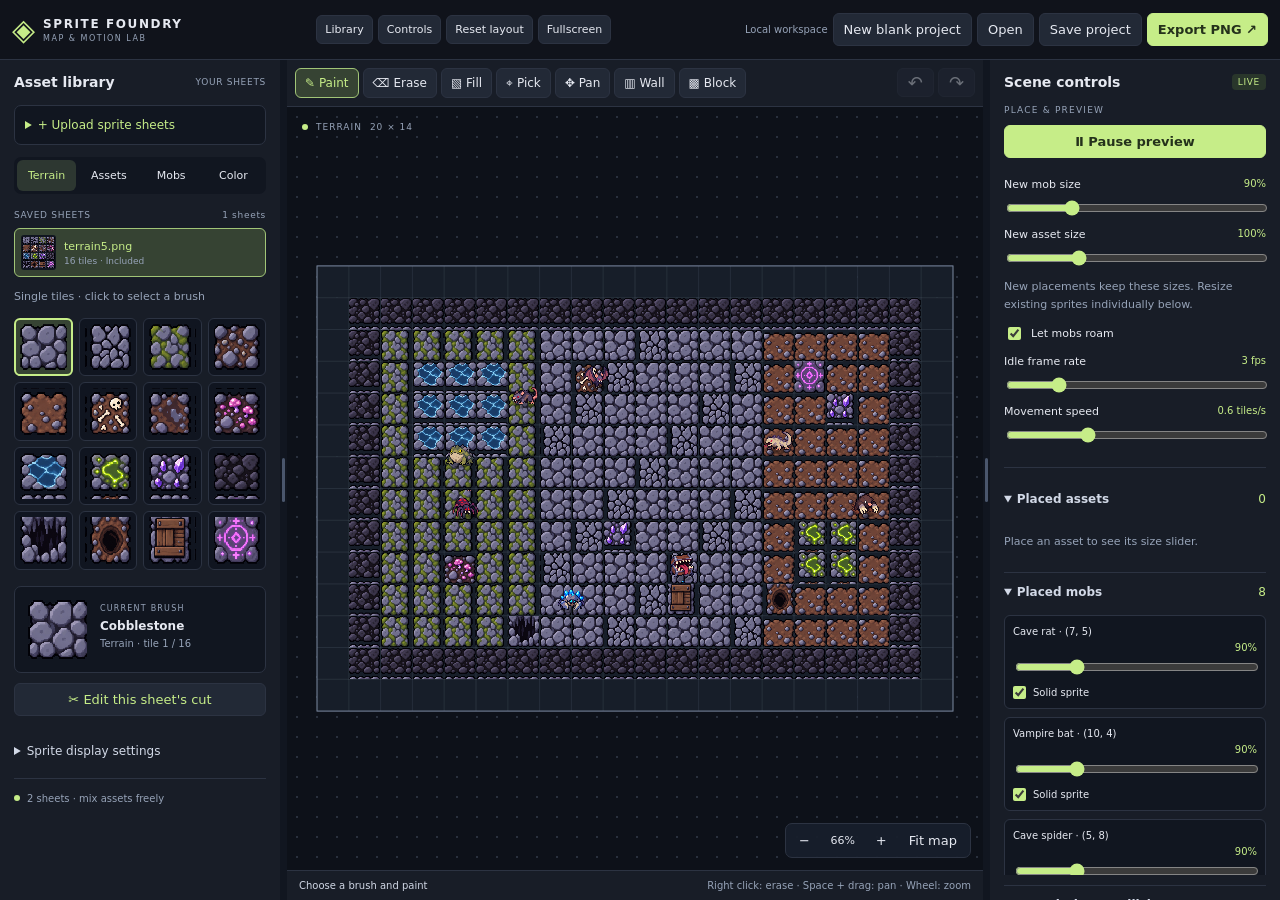
==== index.html @ 66b8175d "Add files via upload" ====
<!doctype html>
<html lang="en">
<head>
 <meta charset="utf-8"><meta name="viewport" content="width=device-width,initial-scale=1"><meta name="theme-color" content="#11151d">
 <title>Sprite Foundry — Map & Motion Lab</title><link rel="stylesheet" href="style.css">
 <script src="library.js" defer></script><script src="project.js" defer></script><script src="ui.js" defer></script><script src="physics.js" defer></script><script src="autocut.js" defer></script><script src="app.js" defer></script>
</head>
<body>
 <header class="topbar">
  <div class="brand"><span class="brand-mark">◈</span><div><h1>SPRITE FOUNDRY</h1><p>MAP & MOTION LAB</p></div></div>
  <div class="view-actions"><button id="toggleLibrary" aria-pressed="true">Library</button><button id="toggleInspector" aria-pressed="true">Controls</button><button id="resetLayout" title="Restore default panel widths">Reset layout</button><button id="fullscreen">Fullscreen</button></div>
  <div class="top-actions"><span id="saveStatus">Local workspace</span><button id="newProject" title="Start a fresh empty map; keep your sprite library">New blank project</button><button id="loadMap">Open</button><button id="saveMap">Save project</button><button id="exportPNG" class="accent">Export PNG ↗</button></div>
 </header>
 <main id="workspaceLayout">
  <aside class="library panel" id="libraryPanel">
   <div class="section-title"><h2>Asset library</h2><span>YOUR SHEETS</span></div>
   <details class="image-import"><summary>+ Upload sprite sheets</summary>
    <label class="upload">Terrain sheets<input id="terrainUpload" type="file" accept="image/png,image/jpeg,image/webp" multiple><span id="terrainSource" class="source-name">terrain5.png</span></label>
    <label class="upload">Character sheets<input id="mobUpload" type="file" accept="image/png,image/jpeg,image/webp" multiple><span id="mobSource" class="source-name">Mobs5.png</span></label>
    <label class="upload">Asset sheets<input id="assetUpload" type="file" accept="image/png,image/jpeg,image/webp" multiple><span id="assetSource" class="source-name">Upload an asset sheet</span></label>
    <p class="muted">Select several files at once. Sheets start with a 4 × 4 cut and remain in your library.</p>
   </details>
   <div class="tabs"><button id="terrainTab" class="active">Terrain</button><button id="assetTab">Assets</button><button id="mobTab">Mobs</button><button id="backgroundTab">Color</button></div>
   <div id="spriteLibrary">
    <div class="sheet-library"><div class="section-title"><span class="eyebrow">SAVED SHEETS</span><span id="libraryCount"></span></div><div id="sheetList" class="sheet-list" aria-label="Saved sprite sheets"></div></div>
    <p id="paletteHint" class="muted">Click a sprite, then paint on the map.</p><div id="palette" class="palette"></div>
    <div class="selected-card"><canvas id="preview" width="144" height="144"></canvas><div><span class="eyebrow">CURRENT BRUSH</span><h3 id="assetName"></h3><p id="assetMeta"></p></div></div>
    <button id="openCutEditor" class="wide cut-launch">✂ Edit this sheet's cut</button>
   </div>
   <section id="backgroundTools" hidden><span class="eyebrow">PAINT BELOW THE TILES</span>
    <label class="color-control">Brush color<input id="backgroundColor" type="color" value="#354b3a"><output id="backgroundColorValue">#354b3a</output></label><div id="colorSwatches" class="color-swatches" aria-label="Background color swatches"></div>
    <p class="muted">Paint or flood-fill colors underneath terrain and sprites. Erase on this layer to restore the map's base color.</p>
    <label class="color-control">Map base color<input id="baseColor" type="color" value="#171e29"></label><button id="paintAllBackground" class="wide">Paint whole background</button>
   </section>
   <details class="sheet-settings"><summary>Sprite display settings</summary><label class="check"><input id="trimTerrain" type="checkbox" checked> Trim terrain padding</label><label class="check"><input id="trimAssets" type="checkbox" checked> Trim asset padding</label><p class="muted">Terrain → assets → characters. Transparent PNGs reveal the background beneath.</p></details>
   <div class="library-footer"><span class="status-dot"></span><span id="sheetStatus">Loading sheets…</span></div>
  </aside>
  <div id="resizeLibrary" class="panel-resizer" role="separator" tabindex="0" aria-label="Resize asset library" aria-orientation="vertical"></div>
  <section class="workspace">
   <div class="toolbar panel"><div class="tools"><button data-tool="paint" class="active" title="Paint (B)">✎ <span>Paint</span></button><button data-tool="erase" title="Erase active layer (E)">⌫ <span>Erase</span></button><button data-tool="fill" title="Flood fill terrain or color (F)">▧ <span>Fill</span></button><button data-tool="pick" title="Pick sprite or color (I)">⌖ <span>Pick</span></button><button data-tool="pan" title="Pan (H or hold Space)">✥ <span>Pan</span></button><button data-tool="wall" title="Draw boundaries along cell edges (W)">▥ <span>Wall</span></button><button data-tool="block" title="Paint blocked cells (X)">▩ <span>Block</span></button></div><div class="history"><button id="undo" title="Undo (Ctrl+Z)">↶</button><button id="redo" title="Redo (Ctrl+Shift+Z)">↷</button></div></div>
   <div class="canvas-wrap" id="canvasWrap"><canvas id="mapCanvas" aria-label="Editable sprite map"></canvas><div class="canvas-caption"><span class="status-dot"></span><span id="activeLayerLabel">TERRAIN</span><span id="mapDimensions"></span></div><div class="zoom-controls"><button id="zoomOut" aria-label="Zoom out">−</button><span id="zoomLabel">100%</span><button id="zoomIn" aria-label="Zoom in">+</button><button id="fitView">Fit map</button></div></div>
   <div class="bottom-bar panel"><span id="cursorStatus">Choose a brush and paint</span><span>Right click: erase · Space + drag: pan · Wheel: zoom</span></div>
  </section>
  <div id="resizeInspector" class="panel-resizer" role="separator" tabindex="0" aria-label="Resize controls" aria-orientation="vertical"></div>
  <aside class="inspector panel" id="inspectorPanel">
   <div class="section-title"><h2>Scene controls</h2><span class="live-pill">LIVE</span></div>
   <section><span class="eyebrow">PLACE & PREVIEW</span><button id="playPause" class="wide accent">Ⅱ Pause preview</button><label class="control-label">New mob size <output id="sizeValue">90%</output><input id="mobSize" type="range" min="10" max="350" value="90"></label><label class="control-label">New asset size <output id="assetSizeValue">100%</output><input id="assetSize" type="range" min="10" max="350" value="100"></label><p class="muted">New placements keep these sizes. Resize existing sprites individually below.</p><label class="check"><input id="roam" type="checkbox" checked> Let mobs roam</label><label class="control-label">Idle frame rate <output id="fpsValue">3 fps</output><input id="fps" type="range" min="1" max="12" value="3"></label><label class="control-label">Movement speed <output id="speedValue">0.6 tiles/s</output><input id="speed" type="range" min="0" max="20" value="6"></label></section>
   <details class="inspector-group" open><summary>Placed assets <span id="assetCount">0</span></summary><div id="assetSizes" class="placement-size-list"></div></details>
   <details class="inspector-group" open><summary>Placed mobs <span id="mobCount">0</span></summary><div id="mobSizes" class="placement-size-list"></div></details>
   <details class="inspector-group" open><summary>Boundaries & collision</summary><label class="check"><input id="enableCollision" type="checkbox" checked> Enable collisions</label><label class="check"><input id="collideMobs" type="checkbox" checked> Mobs collide with each other</label><label class="check"><input id="collideAssets" type="checkbox" checked> Mobs collide with solid assets</label><label class="check"><input id="keepInside" type="checkbox" checked> Keep hitboxes inside map edges</label><label class="check"><input id="stayOnTerrain" type="checkbox" checked> Roam only on painted terrain</label><label class="check"><input id="newAssetsSolid" type="checkbox" checked> New assets are solid</label><label class="control-label">Hitbox size <output id="hitboxValue">40% of sprite</output><input id="hitboxScale" type="range" min="10" max="100" value="40"></label><label class="check"><input id="showCollision" type="checkbox" checked> Show walls and blocked cells</label><label class="check"><input id="showHitboxes" type="checkbox"> Show sprite hitboxes</label><div class="button-pair"><button id="wallTool">Draw walls</button><button id="blockTool">Block cells</button></div><label class="check"><input id="straightWalls" type="checkbox" checked> Straight wall lines</label><button id="clearCollision" class="wide">Clear walls & blocked cells</button><p class="muted">Drag Wall to preview a straight line; release to apply. Disable Straight wall lines for freehand, or hold Shift to snap. Right-drag erases walls. Block paints forbidden cells. Solid checkboxes on placed sprites control their sprite collisions. Collision overlays stay out of PNG exports.</p></details>
   <details class="inspector-group"><summary>Map dimensions & visibility</summary><div class="dimension-inputs"><label>Width<input id="mapWidth" type="number" min="4" max="64" value="20"></label><label>Height<input id="mapHeight" type="number" min="4" max="64" value="14"></label></div><button id="resizeMap" class="wide">Resize map</button><label class="check"><input id="showGrid" type="checkbox" checked> Show grid</label><label class="check"><input id="showAssets" type="checkbox" checked> Show assets</label><label class="check"><input id="showMobs" type="checkbox" checked> Show mobs</label><p class="muted"><strong id="tileCount">0</strong> terrain tiles</p></details>
   <details class="inspector-group project-controls"><summary>World maps & dungeon floors</summary><label class="control-label">Project name<input id="projectName" type="text" maxlength="80" value="My dungeon"></label><label class="control-label">Current map<select id="sceneSelect"></select></label><label class="control-label">Map type<select id="sceneKind"><option value="floor">Dungeon floor</option><option value="world">World map</option><option value="area">Area / room</option></select></label><label class="control-label">Map name<input id="sceneName" type="text" maxlength="80" value="Floor 1"></label><label class="control-label">Dungeon / region<input id="sceneGroup" type="text" maxlength="80" value="Main dungeon"></label><label class="control-label">Floor number<input id="sceneFloor" type="number" min="-99" max="999" value="1"></label><button id="updateScene" class="wide">Update map details</button><div class="button-pair"><button id="newFloor">+ Floor</button><button id="newWorld">+ World</button></div><button id="newArea" class="wide">+ Area / room</button><button id="duplicateScene" class="wide">Duplicate current map</button><button id="saveScene" class="wide">Save current map only</button></details>
   <details class="inspector-group"><summary>Scene actions & shortcuts</summary><button id="demoMap" class="wide">✦ Load demo scene</button><button id="clearMap" class="wide danger">Clear map</button><button id="restorePreviousProject" class="wide" disabled>Restore previous project</button><p class="muted shortcuts">B paint · E erase · F fill · I pick<br>H pan · P play/pause · Ctrl/Cmd + Z undo<br>Drag panel edges to resize the workspace.</p></details>
  </aside>
 </main>
 <dialog id="cutDialog" aria-labelledby="cutDialogTitle">
  <header class="dialog-header"><div><h2 id="cutDialogTitle">Sprite cutting studio</h2><p id="cutSheetName" class="muted">Select a saved sheet first.</p></div><button id="closeCutEditor" aria-label="Close sprite cutting studio">✕ Close</button></header>
  <div class="cut-studio"><div class="cut-stage"><canvas id="cutPreview" width="1200" height="900" aria-label="Draggable sheet cutting preview"></canvas><p class="muted">Drag green boundaries. Blue outlines show the resulting sprite cuts.</p></div><aside class="cut-controls">
   <div class="dimension-inputs"><label>Columns<input id="cutColumns" type="number" min="1" max="16" value="4"></label><label>Rows<input id="cutRows" type="number" min="1" max="16" value="4"></label></div>
   <div class="dimension-inputs"><label>Left margin<input id="cutLeft" type="number" min="0" value="0"></label><label>Top margin<input id="cutTop" type="number" min="0" value="0"></label></div>
   <div class="dimension-inputs"><label>Right margin<input id="cutRight" type="number" min="0" value="0"></label><label>Bottom margin<input id="cutBottom" type="number" min="0" value="0"></label></div>
   <div class="dimension-inputs"><label>Gap X<input id="cutGapX" type="number" min="0" value="0"></label><label>Gap Y<input id="cutGapY" type="number" min="0" value="0"></label></div>
   <div class="dimension-inputs"><label>Inset X<input id="cutInsetX" type="number" min="0" value="0"></label><label>Inset Y<input id="cutInsetY" type="number" min="0" value="0"></label></div>
   <button id="autoCut" class="wide">✦ Detect transparent gutters</button><p class="muted">Auto-cut proposes boundaries for the chosen rows and columns. Transparent PNGs work best. Review the preview, then Apply to save.</p><p class="muted">Values are image pixels. Drag boundaries for uneven cells. Mob columns must be even. A cut cannot remove cells used by maps or undo history.</p><button id="applyCut" class="wide accent">Apply & save cut</button><button id="resetCut" class="wide">Reset to 4 × 4</button><p id="cutFeedback" class="muted" role="status">Changes are saved when you click Apply.</p>
  </aside></div>
 </dialog>
 <div id="toast" role="status"></div><input id="mapFile" type="file" accept=".json,application/json" hidden>
</body>
</html>
---- style.css ----
:root{color-scheme:dark;--bg:#10131b;--panel:#181d27;--edge:#2c3342;--text:#e6e9f1;--muted:#96a3b8;--accent:#c6ed88;--ink:#24311b;--library-width:280px;--inspector-width:290px;font-family:Inter,ui-sans-serif,system-ui,-apple-system,BlinkMacSystemFont,"Segoe UI",sans-serif;font-size:13px}
*{box-sizing:border-box}html,body{margin:0;width:100%;height:100%;overflow:hidden}body{height:100dvh;background:var(--bg);color:var(--text);display:flex;flex-direction:column}button,input,select,summary{font:inherit}button{color:var(--text);background:#222936;border:1px solid var(--edge);border-radius:6px;padding:8px 10px;cursor:pointer}button:hover{background:#30394a;border-color:#738098}button:focus-visible,input:focus-visible,select:focus-visible,summary:focus-visible,.panel-resizer:focus-visible{outline:2px solid var(--accent);outline-offset:2px}button.active{background:#364333;border-color:#a1c577;color:var(--accent)}button:disabled{opacity:.4;cursor:default}.accent{background:var(--accent);border-color:var(--accent);color:var(--ink);font-weight:650}.accent:hover{background:#dbffac;border-color:#dbffac}[hidden]{display:none!important}
.topbar{flex-shrink:0;min-height:60px;display:flex;align-items:center;justify-content:space-between;padding:8px 12px;gap:12px;border-bottom:1px solid var(--edge)}.brand{display:flex;align-items:center;gap:8px;flex-shrink:0}.brand-mark{font-size:30px;color:var(--accent)}h1{font-size:12px;letter-spacing:1.6px;margin:0 0 3px}.brand p{font-size:8px;color:var(--muted);letter-spacing:1.5px;margin:0}.view-actions,.top-actions{display:flex;align-items:center;gap:5px}.view-actions button{font-size:11px;padding:7px 8px}.top-actions>span{font-size:10px;color:var(--muted);max-width:160px}.top-actions button{white-space:nowrap}
main{display:grid;grid-template-columns:var(--library-width) 7px minmax(160px,1fr) 7px var(--inspector-width);flex:1;min-height:0;min-width:0;position:relative;width:100%;padding:0;gap:0}.panel{background:var(--panel);border:0;border-radius:0}.library,.inspector{padding:14px;overflow:auto;min-height:0;min-width:0;scrollbar-width:thin;scrollbar-color:#495267 transparent}.library{grid-column:1}.inspector{grid-column:5}.panel-resizer{background:#111620;position:relative;cursor:col-resize;touch-action:none;user-select:none}.panel-resizer::after{content:'';position:absolute;top:calc(50% - 22px);left:2px;width:3px;height:44px;border-radius:3px;background:#4a566c}.panel-resizer:hover,.panel-resizer.resizing{background:#354333}.panel-resizer:hover::after{background:var(--accent)}#resizeLibrary{grid-column:2}#resizeInspector{grid-column:4}main.hide-library{grid-template-columns:0 0 minmax(160px,1fr) 7px var(--inspector-width)}main.hide-inspector{grid-template-columns:var(--library-width) 7px minmax(160px,1fr) 0 0}main.hide-library.hide-inspector{grid-template-columns:0 0 minmax(160px,1fr) 0 0}.hide-library .library,.hide-library #resizeLibrary,.hide-inspector .inspector,.hide-inspector #resizeInspector{display:none}
.section-title{display:flex;align-items:center;justify-content:space-between;gap:8px;margin-bottom:15px}h2{font-size:14px;margin:0}.section-title>span{font-size:9px;color:var(--muted);letter-spacing:.7px}.eyebrow{display:block;font-size:9px;letter-spacing:1.2px;color:var(--muted);margin-bottom:10px}.muted{font-size:11px;color:var(--muted);line-height:1.6}.image-import{background:#111620;border:1px solid var(--edge);padding:10px;border-radius:7px;margin-bottom:12px}summary{cursor:pointer;color:#d2d9e7;font-size:12px;line-height:1.5}.image-import>summary{color:var(--accent)}.upload{display:block;background:#222936;border-radius:6px;padding:8px;margin-top:10px;font-size:11px}.upload input{display:block;margin-top:7px;max-width:100%;font-size:10px}.upload input::file-selector-button{background:var(--accent);color:var(--ink);border:0;border-radius:4px;padding:5px;cursor:pointer}.source-name{display:block;color:var(--accent);font-size:10px;margin-top:6px;overflow-wrap:anywhere}.tabs{display:flex;gap:3px;background:#111620;border-radius:7px;padding:3px}.tabs button{flex:1;padding:8px 2px;border-color:transparent;background:transparent;font-size:11px}.tabs button.active{background:#2d3731;color:var(--accent)}.sheet-library{margin-top:16px}.sheet-library .eyebrow{margin:0}.sheet-library .section-title{margin-bottom:8px}.sheet-list{display:flex;flex-direction:column;gap:5px;max-height:220px;overflow:auto;scrollbar-width:thin}.sheet-option{display:flex;align-items:center;gap:8px;text-align:left;padding:6px;flex-shrink:0}.sheet-option img{width:35px;height:35px;object-fit:contain;image-rendering:pixelated;background:#111620;border-radius:3px}.sheet-option span{min-width:0;flex:1}.sheet-option strong{display:block;font-size:11px;font-weight:500;overflow-wrap:anywhere}.sheet-option small{display:block;color:var(--muted);margin-top:3px;font-size:9px}.palette{display:grid;grid-template-columns:repeat(4,minmax(0,1fr));gap:6px;margin:12px 0 16px}.asset{padding:3px;aspect-ratio:1;background:#101520;min-width:0}.asset canvas{width:100%;height:100%;display:block;image-rendering:pixelated}.asset.active{border:2px solid var(--accent);padding:2px}.selected-card{display:flex;align-items:center;gap:10px;padding:10px;background:#111620;border:1px solid var(--edge);border-radius:7px}.selected-card canvas{width:65px;height:65px;image-rendering:pixelated}.selected-card .eyebrow{font-size:8px;margin-bottom:6px}h3{font-size:12px;margin:0}.selected-card p{font-size:10px;color:var(--muted);margin:5px 0}.wide{width:100%;margin-bottom:8px}.cut-launch{margin-top:10px;color:var(--accent)}.sheet-settings{margin-top:18px}.library-footer{display:flex;align-items:center;gap:7px;border-top:1px solid var(--edge);margin-top:18px;padding-top:14px;font-size:10px;color:var(--muted)}.status-dot{display:inline-block;width:6px;height:6px;border-radius:50%;background:var(--accent);flex-shrink:0}
.workspace{grid-column:3;display:flex;flex-direction:column;gap:0;min-height:0;min-width:0;overflow:hidden}.toolbar{display:flex;justify-content:space-between;gap:6px;padding:8px;border-bottom:1px solid var(--edge);flex-shrink:0}.tools,.history{display:flex;gap:4px}.tools button{padding:7px 9px;font-size:12px}.history button{font-size:18px;padding:3px 10px}.canvas-wrap{flex:1;min-height:0;min-width:0;position:relative;overflow:hidden;background-color:#0d1119;background-image:radial-gradient(#29303d 1px,transparent 1px);background-size:20px 20px}#mapCanvas{position:absolute;inset:0;display:block;width:100%;height:100%;touch-action:none}.canvas-caption{position:absolute;top:15px;left:15px;display:flex;align-items:center;gap:8px;color:var(--muted);font-size:9px;letter-spacing:1px;pointer-events:none}.zoom-controls{position:absolute;right:12px;bottom:12px;background:#171e2bef;border:1px solid var(--edge);border-radius:7px;display:flex;align-items:center;gap:4px;padding:4px}.zoom-controls button{border:0;background:transparent;padding:5px 9px}.zoom-controls span{font-size:11px;min-width:40px;text-align:center}.bottom-bar{flex-shrink:0;padding:9px 12px;display:flex;justify-content:space-between;gap:10px;font-size:10px;color:var(--muted);border-top:1px solid var(--edge)}#cursorStatus{color:#d0d7e5}
.inspector section{border-bottom:1px solid var(--edge);padding-bottom:12px;margin-bottom:12px}.live-pill{color:var(--accent)!important;background:#29362b;border-radius:4px;padding:3px 6px}.inspector-group{border-bottom:1px solid var(--edge);padding:10px 0}.inspector-group>summary{font-weight:550;margin-bottom:4px}.inspector-group>summary span{float:right;color:var(--accent);font-weight:400}.inspector-group[open]>summary{margin-bottom:14px}.control-label{display:block;font-size:11px;margin:12px 0}.control-label output{float:right;color:var(--accent);font-size:10px}input[type=range]{display:block;width:100%;margin-top:9px;accent-color:var(--accent)}.check{display:flex;gap:7px;align-items:center;font-size:11px;margin:10px 0}input[type=checkbox]{accent-color:var(--accent)}.dimension-inputs{display:flex;gap:10px;margin:12px 0}.dimension-inputs label{flex:1;min-width:0;font-size:10px;color:var(--muted)}input[type=number],input[type=text],select{display:block;width:100%;padding:8px;border:1px solid var(--edge);border-radius:5px;background:#111620;color:var(--text);margin-top:6px;font:inherit}.danger{color:#f2aaa2}.button-pair{display:flex;gap:6px;margin-bottom:8px}.button-pair button{flex:1}.shortcuts{font-size:10px;line-height:1.9}.placement-size-list{display:flex;flex-direction:column;gap:8px;max-height:260px;overflow:auto;scrollbar-width:thin}.mob-size-row{display:block;padding:8px;border:1px solid var(--edge);border-radius:6px;background:#111620;font-size:10px}.mob-size-row span{display:block;line-height:1.5}.mob-size-row output{display:block;text-align:right;color:var(--accent);margin-top:3px}.mob-size-row input{margin-top:6px}.color-control{display:flex;align-items:center;gap:10px;flex-wrap:wrap;margin:16px 0;font-size:11px}.color-control input{width:45px;height:34px;padding:2px;background:transparent;border:1px solid var(--edge);border-radius:5px;cursor:pointer}.color-control output{color:var(--accent);font-family:monospace}.color-swatches{display:grid;grid-template-columns:repeat(6,1fr);gap:6px}.color-swatches button{height:30px;border:1px solid #7c8797}
dialog{color:var(--text);background:var(--panel);border:1px solid #5b6982;border-radius:12px;padding:0;width:min(1400px,96vw);max-width:96vw;height:min(920px,94dvh);max-height:94dvh;box-shadow:0 20px 100px #0009}dialog::backdrop{background:#070b12c9;backdrop-filter:blur(4px)}.dialog-header{display:flex;justify-content:space-between;align-items:center;gap:15px;padding:16px 20px;border-bottom:1px solid var(--edge);height:80px}.dialog-header h2{font-size:18px}.dialog-header p{margin:5px 0 0}.cut-studio{display:grid;grid-template-columns:minmax(0,1fr) 255px;height:calc(100% - 80px);min-height:0}.cut-stage{display:flex;flex-direction:column;min-width:0;min-height:0;padding:12px;background:#0d1119}.cut-stage canvas{display:block;flex:1;width:100%;height:0;min-height:0;image-rendering:pixelated;background:repeating-conic-gradient(#222936 0% 25%,#191f29 0% 50%) 50% / 20px 20px;touch-action:none;user-select:none;border:1px solid var(--edge);border-radius:7px}.cut-stage p{flex-shrink:0;margin:10px 0 0}.cut-controls{padding:16px;overflow:auto;border-left:1px solid var(--edge)}#cutFeedback{overflow-wrap:anywhere}#toast{position:fixed;bottom:20px;left:50%;transform:translateX(-50%) translateY(15px);opacity:0;pointer-events:none;background:#303d30;color:#e4f7cc;border:1px solid #688951;padding:11px 18px;border-radius:8px;z-index:30;transition:.2s;max-width:90vw}#toast.visible{opacity:1;transform:translateX(-50%) translateY(0)}
@media(max-width:1200px){.top-actions>span{display:none}.brand p{display:none}.tools button span{display:none}.bottom-bar>span:last-child{display:none}.topbar{gap:7px}.view-actions button,.top-actions button{font-size:10px;padding:7px}.brand h1{font-size:10px}.brand-mark{font-size:25px}}
@media(max-width:900px){.topbar{flex-wrap:wrap;gap:6px;padding:7px;min-height:0}.view-actions{margin-left:auto}.top-actions{justify-content:flex-end;width:100%}main,main.hide-library,main.hide-inspector,main.hide-library.hide-inspector{grid-template-columns:minmax(0,1fr)}.workspace{grid-column:1}.library,.inspector{position:absolute;top:0;bottom:0;z-index:10;width:min(340px,88vw);box-shadow:0 0 30px #0008;display:block;grid-column:auto}.library{left:0}.inspector{right:0}.panel-resizer{display:none}.cut-studio{grid-template-columns:minmax(0,1fr) 200px}.cut-controls{padding:10px}.dialog-header{padding:12px;height:70px}.cut-studio{height:calc(100% - 70px)}}
@media(max-width:560px){.brand h1{font-size:9px}.view-actions #resetLayout,.view-actions #fullscreen{display:none}.tools button{padding:7px}.toolbar{padding:6px}.canvas-caption{font-size:8px;left:9px}.cut-studio{display:flex;flex-direction:column}.cut-stage{flex:1;min-height:160px}.cut-controls{max-height:40%;border-left:0;border-top:1px solid var(--edge)}.cut-controls .dimension-inputs{margin:8px 0}.dialog-header h2{font-size:14px}}
.dialog-header>div{min-width:0}.dialog-header p{overflow-wrap:anywhere}.dialog-header>button{flex-shrink:0}.panel-resizer:focus-visible{outline-offset:-2px}
.tools{flex-wrap:wrap}.toolbar{align-items:flex-start}.history{flex-shrink:0}.mob-size-row .check{margin-bottom:0}.mob-size-row .check input{width:auto;margin:0}.mob-size-row .check span{display:inline;font-size:10px}
.top-actions{flex-wrap:wrap;min-width:0}
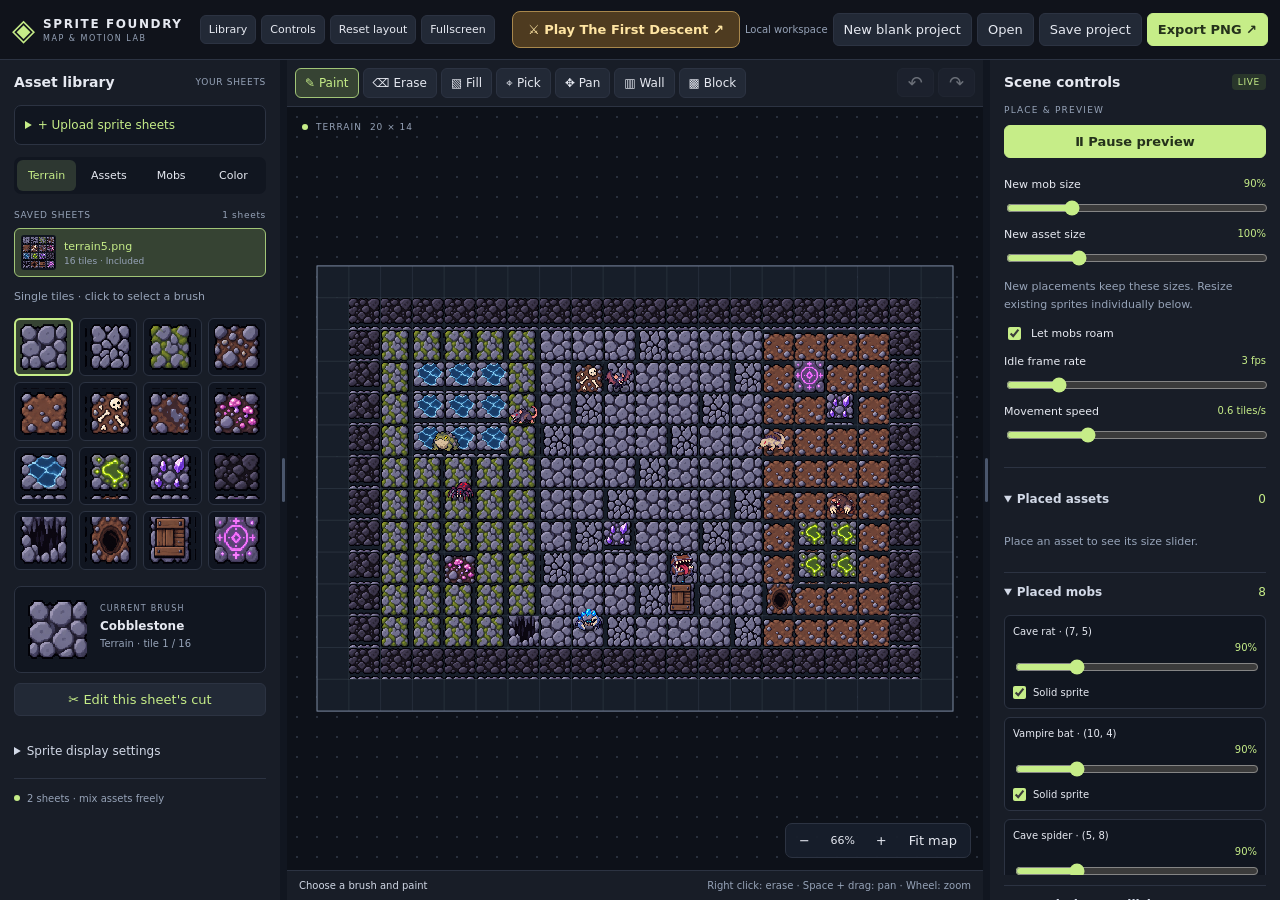
==== commit 0886fa93: "Add launch button for The First Descent in /game" ====
--- a/index.html
+++ b/index.html
@@ -9,7 +9,7 @@
  <header class="topbar">
   <div class="brand"><span class="brand-mark">◈</span><div><h1>SPRITE FOUNDRY</h1><p>MAP & MOTION LAB</p></div></div>
   <div class="view-actions"><button id="toggleLibrary" aria-pressed="true">Library</button><button id="toggleInspector" aria-pressed="true">Controls</button><button id="resetLayout" title="Restore default panel widths">Reset layout</button><button id="fullscreen">Fullscreen</button></div>
-  <div class="top-actions"><span id="saveStatus">Local workspace</span><button id="newProject" title="Start a fresh empty map; keep your sprite library">New blank project</button><button id="loadMap">Open</button><button id="saveMap">Save project</button><button id="exportPNG" class="accent">Export PNG ↗</button></div>
+  <div class="top-actions"><a href="./game/" aria-label="Play The First Descent" style="display:inline-flex;align-items:center;justify-content:center;padding:10px 15px;border:1px solid #a8874c;border-radius:8px;background:#4e3b20;color:#ffe5a3;text-decoration:none;font-weight:700;white-space:nowrap;">⚔ Play The First Descent ↗</a><span id="saveStatus">Local workspace</span><button id="newProject" title="Start a fresh empty map; keep your sprite library">New blank project</button><button id="loadMap">Open</button><button id="saveMap">Save project</button><button id="exportPNG" class="accent">Export PNG ↗</button></div>
  </header>
  <main id="workspaceLayout">
   <aside class="library panel" id="libraryPanel">
